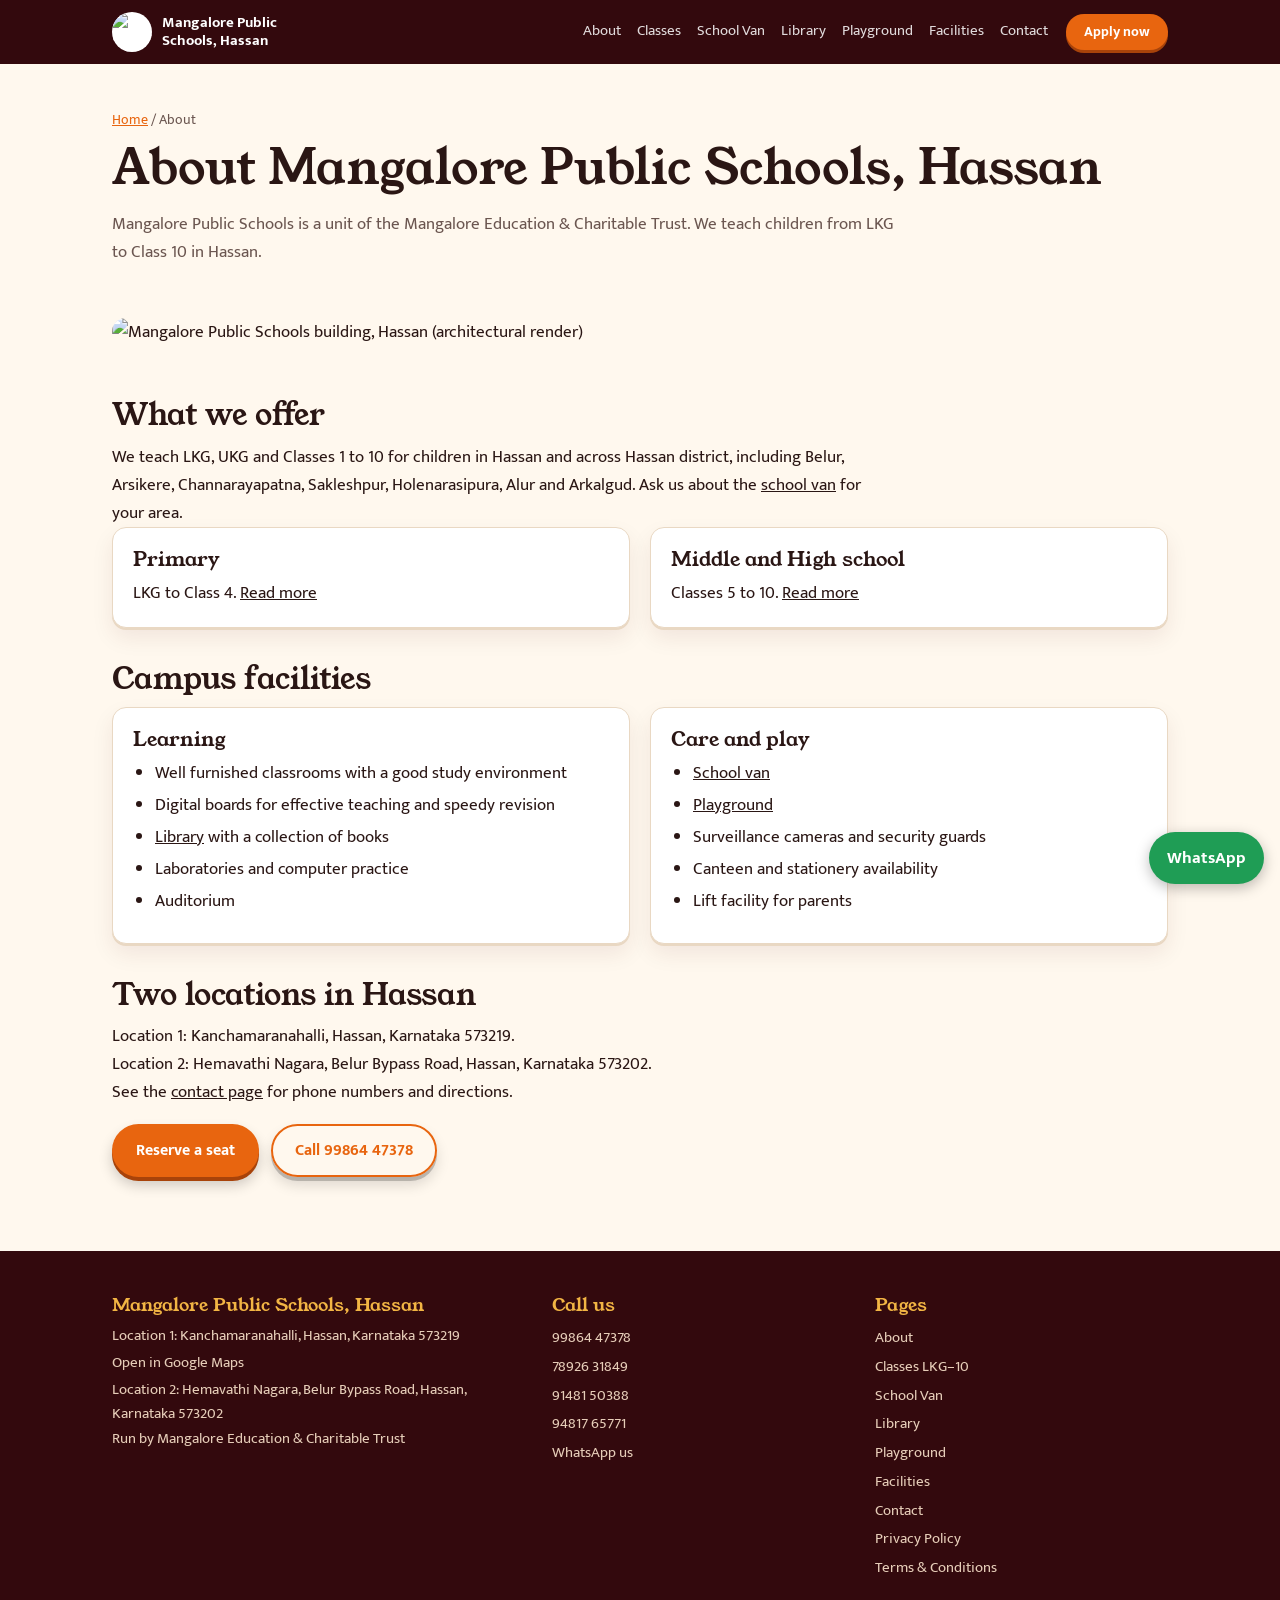
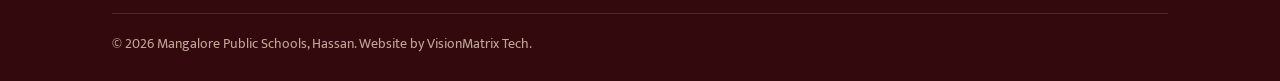
==== about.html @ bad7b8c6 "Add files via upload" ====
<!doctype html><html lang="en"><head><meta charset="utf-8"><meta name="viewport" content="width=device-width,initial-scale=1,viewport-fit=cover">
<title>About Us | Mangalore Public Schools, Hassan</title><meta name="description" content="About Mangalore Public Schools, Hassan: a trust-run school teaching LKG to Class 10, run by Mangalore Education & Charitable Trust."><link rel="canonical" href="https://mangalorepublicschools.com/about.html">
<meta property="og:title" content="About Us | Mangalore Public Schools, Hassan"><meta property="og:description" content="About Mangalore Public Schools, Hassan: a trust-run school teaching LKG to Class 10, run by Mangalore Education & Charitable Trust."><meta property="og:type" content="website"><meta property="og:url" content="https://mangalorepublicschools.com/about.html"><meta property="og:image" content="https://mangalorepublicschools.com/img/campus-front.jpg"><meta property="og:locale" content="en_IN">
<link rel="preconnect" href="https://fonts.googleapis.com"><link rel="stylesheet" href="https://fonts.googleapis.com/css2?family=Young+Serif&family=Mukta:wght@400;500;700&display=swap"><link rel="stylesheet" href="style.css">
<script type="application/ld+json">{"@context":"https://schema.org","@type":"School","name":"Mangalore Public Schools","alternateName":"Mangalore Public Schools, Hassan","url":"https://mangalorepublicschools.com/","logo":"https://mangalorepublicschools.com/img/logo.jpg","image":"https://mangalorepublicschools.com/img/campus-front.jpg","description":"School in Hassan, Karnataka teaching LKG to Class 10, run by Mangalore Education & Charitable Trust.","telephone":["+919986447378","+917892631849","+919148150388","+919481765771"],"parentOrganization":{"@type":"Organization","name":"Mangalore Education & Charitable Trust"},"areaServed":{"@type":"AdministrativeArea","name":"Hassan district, Karnataka"},"address":[{"@type":"PostalAddress","streetAddress":"Kanchamaranahalli","addressLocality":"Hassan","addressRegion":"Karnataka","postalCode":"573219","addressCountry":"IN"},{"@type":"PostalAddress","streetAddress":"Hemavathi Nagara, Belur Bypass Road","addressLocality":"Hassan","addressRegion":"Karnataka","postalCode":"573202","addressCountry":"IN"}]}</script></head><body>
<header><div class="w">
<a class="brand" href="index.html"><img src="img/logo.jpg" alt="Mangalore Education and Charitable Trust emblem"><span>Mangalore Public<br>Schools, Hassan</span></a>
<nav aria-label="Main"><a href="about.html">About</a><a href="classes.html">Classes</a><a href="school-van.html">School Van</a><a href="library.html">Library</a><a href="playground.html">Playground</a><a href="facilities.html">Facilities</a><a href="contact.html">Contact</a></nav>
<a class="btn" href="index.html#apply">Apply now</a>
<details class="mm"><summary>Menu</summary><nav aria-label="Mobile"><a href="about.html">About</a><a href="classes.html">Classes</a><a href="school-van.html">School Van</a><a href="library.html">Library</a><a href="playground.html">Playground</a><a href="facilities.html">Facilities</a><a href="contact.html">Contact</a></nav></details>
</div></header>
<main id="top" class="page"><div class="w"><p class="crumb"><a href="index.html">Home</a> / About</p><h1>About Mangalore Public Schools, Hassan</h1>
<p class="lead">Mangalore Public Schools is a unit of the Mangalore Education &amp; Charitable Trust. We teach children from LKG to Class 10 in Hassan.</p>
<img class="himg" src="img/campus-left.jpg" alt="Mangalore Public Schools building, Hassan (architectural render)">
<h2>What we offer</h2><p>We teach LKG, UKG and Classes 1 to 10 for children in Hassan and across Hassan district, including Belur, Arsikere, Channarayapatna, Sakleshpur, Holenarasipura, Alur and Arkalgud. Ask us about the <a href="school-van.html">school van</a> for your area.</p>
<div class="grid2"><div class="card"><h3>Primary</h3><p>LKG to Class 4. <a href="classes.html#primary">Read more</a></p></div><div class="card"><h3>Middle and High school</h3><p>Classes 5 to 10. <a href="classes.html#middle">Read more</a></p></div></div>
<h2>Campus facilities</h2><div class="grid2"><div class="card"><h3>Learning</h3><ul><li>Well furnished classrooms with a good study environment</li><li>Digital boards for effective teaching and speedy revision</li><li><a href="library.html">Library</a> with a collection of books</li><li>Laboratories and computer practice</li><li>Auditorium</li></ul></div><div class="card"><h3>Care and play</h3><ul><li><a href="school-van.html">School van</a></li><li><a href="playground.html">Playground</a></li><li>Surveillance cameras and security guards</li><li>Canteen and stationery availability</li><li>Lift facility for parents</li></ul></div></div>
<h2>Two locations in Hassan</h2><p>Location 1: Kanchamaranahalli, Hassan, Karnataka 573219.</p><p>Location 2: Hemavathi Nagara, Belur Bypass Road, Hassan, Karnataka 573202.</p><p>See the <a href="contact.html">contact page</a> for phone numbers and directions.</p><div class="row"><a class="btn" href="index.html#apply">Reserve a seat</a><a class="btn ghost" href="tel:+919986447378">Call 99864 47378</a></div>
</div></main>
<footer id="contact"><div class="w">
<div><h3>Mangalore Public Schools, Hassan</h3><p>Location 1: Kanchamaranahalli, Hassan, Karnataka 573219</p><a href="https://maps.app.goo.gl/hFv1t4hXFunrWu17A?g_st=ac" rel="noopener">Open in Google Maps</a><p>Location 2: Hemavathi Nagara, Belur Bypass Road, Hassan, Karnataka 573202</p><p>Run by Mangalore Education &amp; Charitable Trust</p></div>
<div><h3>Call us</h3><a href="tel:+919986447378">99864 47378</a><a href="tel:+917892631849">78926 31849</a><a href="tel:+919148150388">91481 50388</a><a href="tel:+919481765771">94817 65771</a><a href="https://wa.me/919986447378">WhatsApp us</a></div>
<div><h3>Pages</h3><a href="about.html">About</a><a href="classes.html">Classes LKG–10</a><a href="school-van.html">School Van</a><a href="library.html">Library</a><a href="playground.html">Playground</a><a href="facilities.html">Facilities</a><a href="contact.html">Contact</a><a href="privacy-policy.html">Privacy Policy</a><a href="terms-and-conditions.html">Terms &amp; Conditions</a></div>
<p class="copy">© 2026 Mangalore Public Schools, Hassan. Website by VisionMatrix Tech.</p>
</div></footer>
<div class="bar"><a href="tel:+919986447378">Call</a><a class="wa" href="https://wa.me/919986447378?text=Hello%2C%20I%20want%20to%20know%20about%20school%20admissions">WhatsApp</a><a class="ap" href="index.html#apply">Apply</a></div>
<a class="fab" href="https://wa.me/919986447378?text=Hello%2C%20I%20want%20to%20know%20about%20school%20admissions" aria-label="Chat on WhatsApp">WhatsApp</a>
<div class="bar"><a href="tel:+919986447378">Call</a><a class="wa" href="https://wa.me/919986447378?text=Hello%2C%20I%20want%20to%20know%20about%20school%20admissions">WhatsApp</a><a class="ap" href="index.html#apply">Apply</a></div>
</body></html>
---- style.css ----
:root{--maroon:#4a0f14;--deep:#33090d;--saffron:#e8650f;--gold:#f2b544;--paper:#fff8ee;--ink:#2a1614;--mute:#6b5650;--line:#e9d8c3;
--bg:var(--paper);--surf:#fff;--tx:var(--ink)}
@media(prefers-color-scheme:dark){:root:not([data-theme="light"]){--bg:#1d0e0c;--surf:#2a1512;--tx:#f6e9da;--mute:#c4aa98;--line:#4a2a22}}
:root[data-theme="dark"]{--bg:#1d0e0c;--surf:#2a1512;--tx:#f6e9da;--mute:#c4aa98;--line:#4a2a22}
*{box-sizing:border-box;margin:0}
:root{padding-top:env(safe-area-inset-top,0px);padding-bottom:env(safe-area-inset-bottom,0px)}
html{scroll-behavior:smooth;scroll-padding-top:72px}
body{background:var(--bg);color:var(--tx);font:400 17px/1.65 Mukta,system-ui,sans-serif}
h1,h2,h3{font-family:'Young Serif',Georgia,serif;font-weight:400;line-height:1.15}
a{color:inherit}
:focus-visible{outline:3px solid var(--gold);outline-offset:3px}
.w{max-width:1100px;margin:0 auto;padding:0 22px}
header{position:sticky;top:0;z-index:20;background:var(--deep);color:#fff}
header .w{display:flex;align-items:center;gap:18px;height:64px}
.brand{display:flex;align-items:center;gap:10px;text-decoration:none;font-weight:700;font-size:15px;line-height:1.2;margin-right:auto}
.brand img{width:40px;height:40px;border-radius:50%;background:#fff}
nav{display:flex;gap:20px;font-size:15px}
nav a{text-decoration:none;opacity:.85}nav a:hover{opacity:1;color:var(--gold)}
.btn{display:inline-block;background:var(--saffron);color:#fff;font-weight:700;text-decoration:none;padding:11px 22px;border-radius:999px;border:0;font:700 16px Mukta,sans-serif;cursor:pointer}
.btn:hover{background:#cf560a}
.btn.ghost{background:transparent;border:2px solid var(--gold);color:var(--gold)}
@media(max-width:820px){nav{display:none}}
.hero{background:var(--maroon);color:#fff;overflow:hidden}
.hero .w{display:grid;grid-template-columns:1.15fr .85fr;gap:30px;align-items:center;padding-top:56px;padding-bottom:0}
.hero h1{font-size:clamp(34px,5.4vw,62px);margin-bottom:18px}
.hero p{max-width:34em;color:#f0d9c6;margin-bottom:26px}
.kn{font-size:18px;color:var(--gold);margin-bottom:12px}
.cta{display:flex;gap:12px;flex-wrap:wrap;padding-bottom:56px}
.arch{justify-self:center;width:min(340px,80vw);aspect-ratio:3/4;background:var(--saffron);border-radius:999px 999px 0 0;display:grid;place-items:center;position:relative;align-self:end;box-shadow:inset 0 0 0 10px var(--maroon),inset 0 0 0 13px var(--gold)}
.arch img{width:74%;border-radius:50%;background:#fff;padding:6px}
.hero-note{background:var(--deep);color:#f0d9c6;font-size:15px;text-align:center;padding:12px 22px}
section{padding:68px 0}
section h2{font-size:clamp(28px,3.6vw,40px);margin-bottom:12px}
.lead{color:var(--mute);max-width:38em;margin-bottom:34px}
.nums{background:var(--surf);border-block:1px solid var(--line);padding:30px 0}
.nums ul{list-style:none;padding:0;display:grid;grid-template-columns:repeat(4,1fr);gap:18px;text-align:center}
.nums b{display:block;font:400 36px 'Young Serif',serif;color:var(--saffron)}
.nums span{font-size:15px;color:var(--mute)}
.ph{outline:2px dashed #c0392b;outline-offset:3px}
.streams{display:grid;grid-template-columns:repeat(3,1fr);gap:20px}.streams.two{grid-template-columns:repeat(2,1fr)}
.st{background:var(--surf);border:1px solid var(--line);border-top:6px solid var(--saffron);padding:26px;border-radius:4px 4px 28px 4px}
.st:nth-child(2){border-top-color:var(--maroon)}.st:nth-child(3){border-top-color:var(--gold)}
.st h3{font-size:24px;margin-bottom:8px}
.st p{color:var(--mute);font-size:16px;margin-bottom:12px}
.st li{list-style:none;padding:5px 0;border-top:1px solid var(--line);font-size:16px}
.why{background:var(--maroon);color:#fff}
.why .lead{color:#f0d9c6}
.why ul{list-style:none;padding:0;display:grid;grid-template-columns:repeat(2,1fr);gap:0 40px}
.why li{padding:18px 0;border-top:1px solid #7a3a2e}
.why li b{display:block;font:400 21px 'Young Serif',serif;color:var(--gold);margin-bottom:4px}
.steps{display:grid;grid-template-columns:repeat(3,1fr);gap:0;counter-reset:s}
.steps div{padding:0 26px 0 0;counter-increment:s}
.steps div:before{content:counter(s);display:grid;place-items:center;width:46px;height:46px;border-radius:50%;background:var(--saffron);color:#fff;font:400 22px 'Young Serif',serif;margin-bottom:12px}
.steps h3{font-size:22px;margin-bottom:6px}
.steps p{color:var(--mute);font-size:16px}
.apply{background:var(--surf);border-block:1px solid var(--line)}
.apply .w{display:grid;grid-template-columns:1fr 1fr;gap:48px;align-items:start}
form{display:grid;gap:14px}
label{font-weight:700;font-size:15px;display:grid;gap:5px}
input,select{font:400 17px Mukta,sans-serif;padding:12px 14px;border:1.5px solid var(--line);border-radius:6px;background:var(--bg);color:var(--tx);width:100%}
.small{font-size:14px;color:var(--mute)}
.photos{display:grid;grid-template-columns:2fr 1fr 1fr;gap:14px}
.photos div{background:repeating-linear-gradient(45deg,var(--line) 0 10px,transparent 10px 20px);border:2px dashed #c0392b;min-height:190px;display:grid;place-items:center;text-align:center;padding:12px;font-size:15px;color:var(--mute);border-radius:4px}
.photos div:first-child{grid-row:span 2;min-height:394px}
footer{background:var(--deep);color:#e6cdb8;padding:44px 0 26px;font-size:15px}
footer .w{display:grid;grid-template-columns:1.4fr 1fr 1fr;gap:30px}
footer h3{font-size:18px;color:var(--gold);margin-bottom:8px}
footer a{display:block;text-decoration:none;padding:2px 0}
.copy{grid-column:1/-1;border-top:1px solid #5a2a24;padding-top:18px;font-size:14px;opacity:.8}
.fab{position:fixed;right:16px;bottom:calc(16px + env(safe-area-inset-bottom,0px));background:#1f9d55;color:#fff;font-weight:700;text-decoration:none;padding:12px 18px;border-radius:999px;box-shadow:0 4px 14px #0004;z-index:30}
@media(max-width:820px){
.hero .w,.apply .w,footer .w{grid-template-columns:1fr}
.arch{order:-1;width:230px}.hero .w{padding-top:34px;gap:22px}
.streams,.streams.two,.steps,.why ul{grid-template-columns:1fr}.steps div{padding-bottom:22px}
.nums ul{grid-template-columns:repeat(2,1fr)}
.photos{grid-template-columns:1fr}.photos div:first-child{grid-row:auto;min-height:200px}
section{padding:50px 0}}
@media(prefers-reduced-motion:reduce){html{scroll-behavior:auto}}

header .btn{padding:7px 16px;font-size:14px;line-height:1.3}
.mm{display:none;position:relative}.mm summary{list-style:none;cursor:pointer;font-weight:700;font-size:14px;padding:6px 14px;border:1px solid #fff6;border-radius:999px}.mm summary::-webkit-details-marker{display:none}
.mm nav{position:absolute;right:0;top:46px;flex-direction:column;gap:0;background:var(--deep);border:1px solid #fff3;border-radius:12px;min-width:210px;padding:8px}.mm nav a{padding:10px 12px;opacity:1}
@media(max-width:820px){.mm{display:block}.mm nav{display:flex}.brand{font-size:13px}.brand img{width:34px;height:34px}header .w{gap:10px}}
.page{padding:44px 0 56px}.crumb{font-size:14px;color:var(--mute);margin-bottom:10px}.crumb a{color:var(--saffron)}
.page h1{font-size:clamp(30px,5vw,48px);margin-bottom:14px}.page h2{font-size:clamp(22px,3.4vw,30px);margin:34px 0 10px}.page p,.page li{max-width:46em}.page ul{padding-left:22px;margin:8px 0}.page li{margin:4px 0}
.grid2{display:grid;grid-template-columns:1fr 1fr;gap:20px}.card{background:var(--surf);border:1px solid var(--line);border-radius:14px;padding:20px}.card h3{margin-bottom:8px;font-size:20px}
.himg{width:100%;border-radius:14px;margin:18px 0;aspect-ratio:16/9;object-fit:cover}
.faq details{border-bottom:1px solid var(--line);padding:12px 0}.faq summary{font-weight:700;cursor:pointer}.faq p{margin-top:8px}
.gal{display:grid;grid-template-columns:repeat(3,1fr);gap:12px}.gal img{width:100%;border-radius:12px;aspect-ratio:4/3;object-fit:cover}
.page .row{display:flex;gap:12px;flex-wrap:wrap;margin:18px 0}.page a.tel{display:block;font-weight:700;font-size:20px;padding:4px 0}
.page .btn{color:#fff}.page .btn.ghost{color:var(--saffron);border-color:var(--saffron)}
@media(max-width:820px){.grid2,.gal{grid-template-columns:1fr}.page{padding:32px 0 44px}}
header .btn,.mm summary{white-space:nowrap}
.brand{min-width:0}
@media(max-width:480px){.brand{font-size:12px;gap:8px}.brand img{width:32px;height:32px}header .w{gap:8px;padding:0 14px}header .btn{padding:6px 12px;font-size:13px}.mm summary{padding:5px 11px;font-size:13px}}

/*3D*/
.hero .hero-note{max-width:none;margin:0;color:#f0d9c6}.hero-note a{color:var(--gold);text-decoration:none;white-space:nowrap}
.hero .w{padding-bottom:36px}.cta{padding-bottom:20px}
.btn{border:2px solid transparent;box-shadow:0 4px 0 #a8430a,0 8px 14px #0003;transition:transform .15s,box-shadow .15s}
.btn:hover{transform:translateY(-2px)}.btn:active{transform:translateY(3px);box-shadow:0 1px 0 #a8430a}
.btn.ghost{border:2px solid var(--gold);box-shadow:0 4px 0 #0003,0 8px 14px #0002}.page .btn.ghost{border-color:var(--saffron)}
header .btn{box-shadow:0 3px 0 #a8430a}
.arch{aspect-ratio:4/4.5;align-self:center;border-radius:999px 999px 28px 28px;box-shadow:inset 0 0 0 10px var(--maroon),inset 0 0 0 13px var(--gold),0 26px 40px #0007,0 6px 0 #a8430a;transform:perspective(900px) rotateY(-6deg);transition:transform .4s}
.arch img{box-shadow:0 10px 22px #0005}
.st,.card{transition:transform .25s,box-shadow .25s;box-shadow:0 2px 0 var(--line),0 10px 22px #4a0f1414}
.gal2{display:grid;grid-template-columns:2fr 1fr;grid-template-rows:1fr 1fr;gap:14px;margin-top:26px}
.gal2 img{width:100%;height:100%;object-fit:cover;border-radius:14px;border:4px solid #fff;box-shadow:0 12px 26px #4a0f1430;transition:transform .3s}
.gal2 img:first-child{grid-row:1/3;min-height:320px}.gal2 img:not(:first-child){aspect-ratio:4/3}.cap{font-size:14px;color:var(--mute);margin-top:8px}
@media(hover:hover){.arch:hover{transform:perspective(900px) rotateY(0)}.st:hover,.card:hover{transform:perspective(800px) translateY(-6px) rotateX(2deg);box-shadow:0 18px 32px #4a0f1426}.gal2 img:hover{transform:perspective(800px) rotateY(-4deg) scale(1.02)}}
.bar{display:none}
@media(max-width:820px){.bar{display:grid;grid-template-columns:repeat(3,1fr);gap:8px;position:fixed;left:0;right:0;bottom:0;z-index:40;background:var(--deep);padding:8px 10px calc(8px + env(safe-area-inset-bottom,0px));box-shadow:0 -6px 16px #0005}.bar a{text-align:center;text-decoration:none;color:#fff;font-weight:700;font-size:15px;padding:10px 4px;border-radius:999px;background:#ffffff1f}.bar a.wa{background:#1f9d55}.bar a.ap{background:var(--saffron)}.fab{display:none}body{padding-bottom:72px}.arch{aspect-ratio:4/4.2}.gal2{grid-template-columns:1fr 1fr}.gal2 img:first-child{grid-column:1/3;grid-row:auto;min-height:0;aspect-ratio:16/10}}
@media(prefers-reduced-motion:reduce){.btn,.arch,.st,.card,.gal2 img{transition:none;transform:none!important}}
.cta .btn{padding:9px 16px;font-size:15px}.cta{gap:10px}

/*school*/
nav{gap:16px;font-size:14.5px}
.seo p{max-width:46em;margin-bottom:12px;color:var(--mute)}
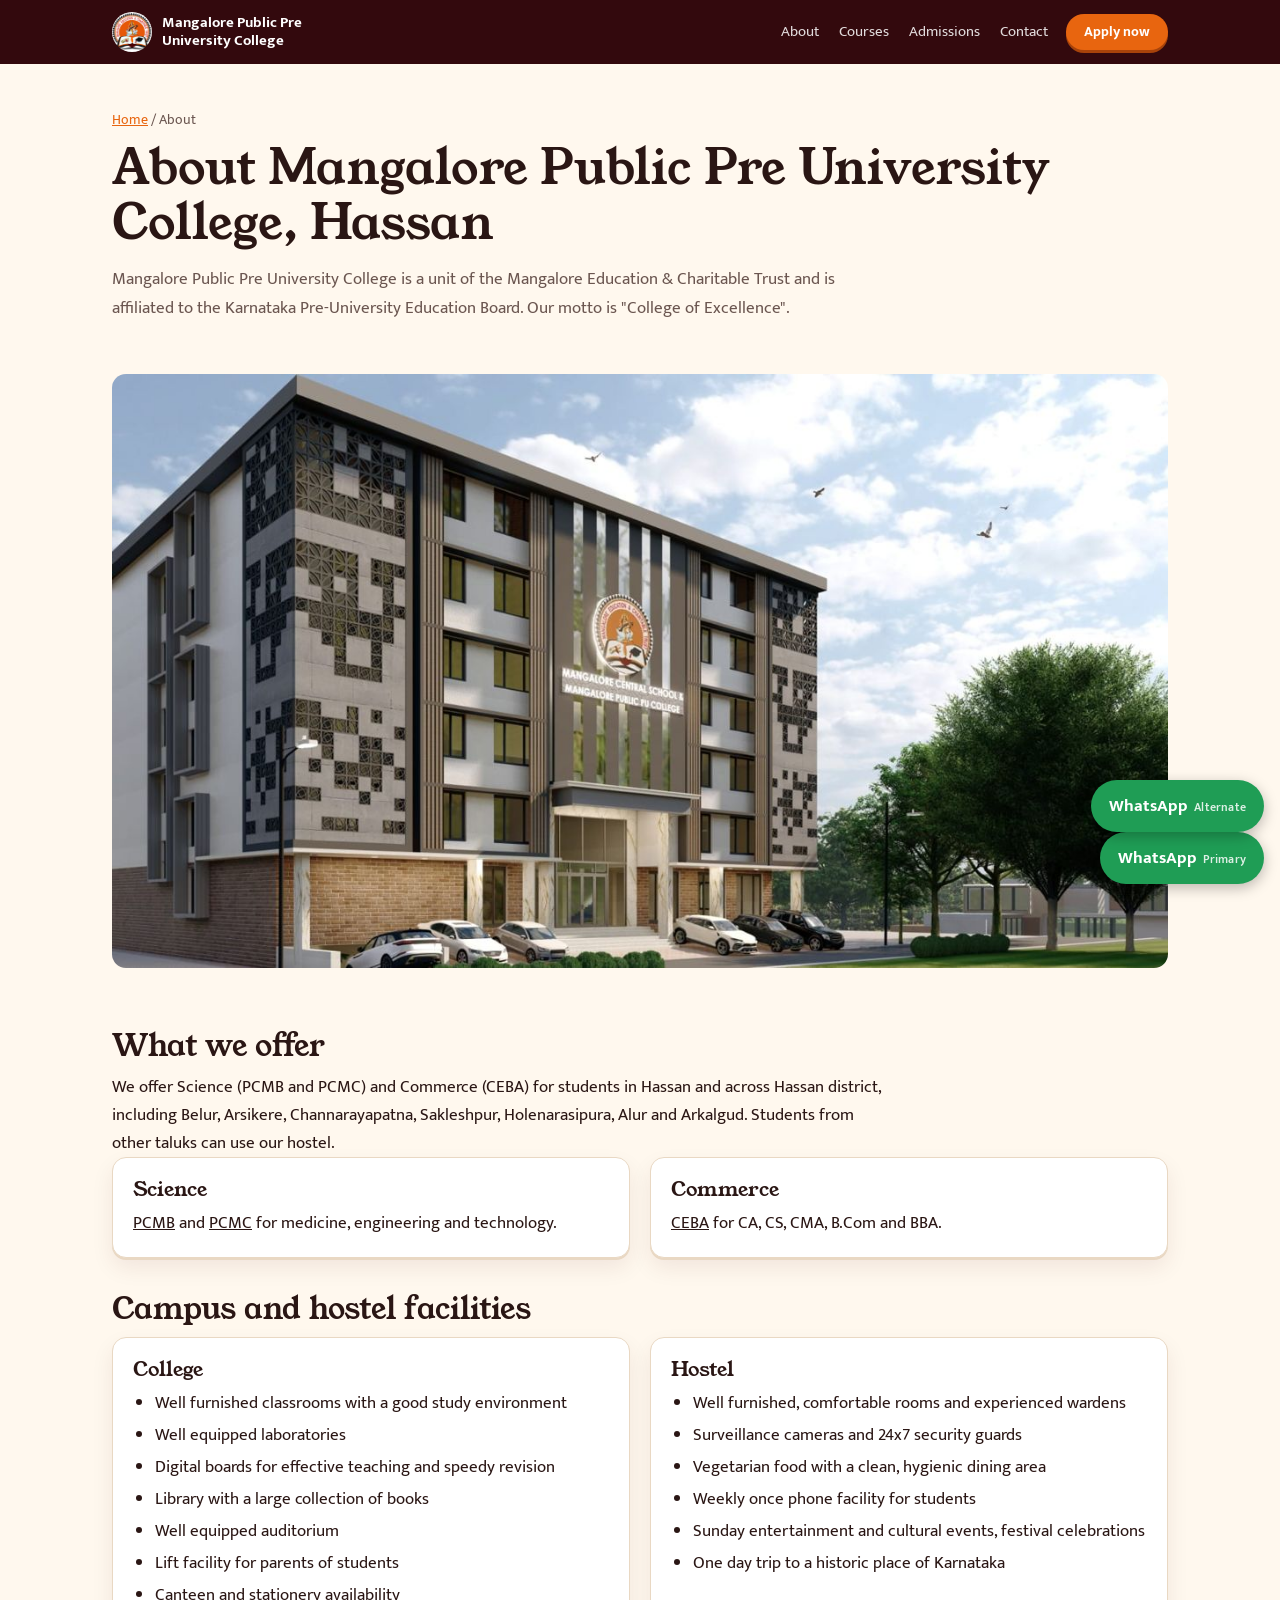
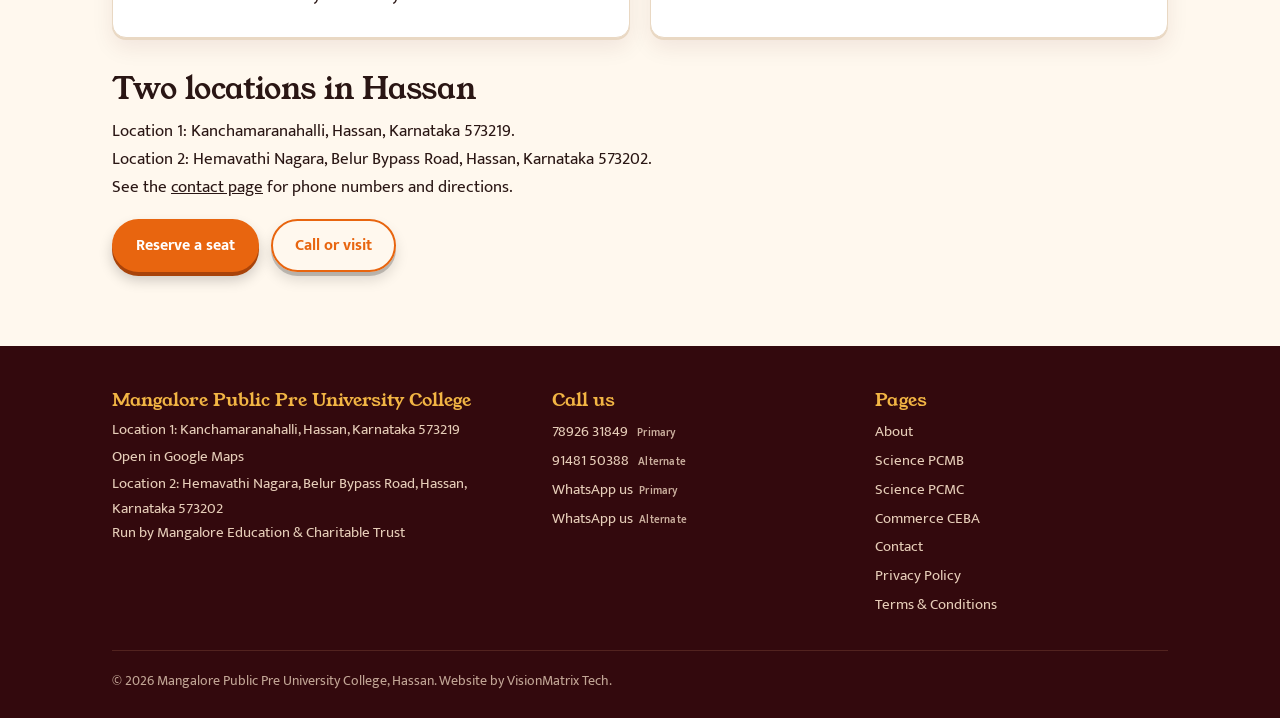
==== commit 1357a525: "Add files via upload" ====
--- a/about.html
+++ b/about.html
@@ -1,29 +1,21 @@
 <!doctype html><html lang="en"><head><meta charset="utf-8"><meta name="viewport" content="width=device-width,initial-scale=1,viewport-fit=cover">
-<title>About Us | Mangalore Public Schools, Hassan</title><meta name="description" content="About Mangalore Public Schools, Hassan: a trust-run school teaching LKG to Class 10, run by Mangalore Education & Charitable Trust."><link rel="canonical" href="https://mangalorepublicschools.com/about.html">
-<meta property="og:title" content="About Us | Mangalore Public Schools, Hassan"><meta property="og:description" content="About Mangalore Public Schools, Hassan: a trust-run school teaching LKG to Class 10, run by Mangalore Education & Charitable Trust."><meta property="og:type" content="website"><meta property="og:url" content="https://mangalorepublicschools.com/about.html"><meta property="og:image" content="https://mangalorepublicschools.com/img/campus-front.jpg"><meta property="og:locale" content="en_IN">
-<link rel="preconnect" href="https://fonts.googleapis.com"><link rel="stylesheet" href="https://fonts.googleapis.com/css2?family=Young+Serif&family=Mukta:wght@400;500;700&display=swap"><link rel="stylesheet" href="style.css">
-<script type="application/ld+json">{"@context":"https://schema.org","@type":"School","name":"Mangalore Public Schools","alternateName":"Mangalore Public Schools, Hassan","url":"https://mangalorepublicschools.com/","logo":"https://mangalorepublicschools.com/img/logo.jpg","image":"https://mangalorepublicschools.com/img/campus-front.jpg","description":"School in Hassan, Karnataka teaching LKG to Class 10, run by Mangalore Education & Charitable Trust.","telephone":["+919986447378","+917892631849","+919148150388","+919481765771"],"parentOrganization":{"@type":"Organization","name":"Mangalore Education & Charitable Trust"},"areaServed":{"@type":"AdministrativeArea","name":"Hassan district, Karnataka"},"address":[{"@type":"PostalAddress","streetAddress":"Kanchamaranahalli","addressLocality":"Hassan","addressRegion":"Karnataka","postalCode":"573219","addressCountry":"IN"},{"@type":"PostalAddress","streetAddress":"Hemavathi Nagara, Belur Bypass Road","addressLocality":"Hassan","addressRegion":"Karnataka","postalCode":"573202","addressCountry":"IN"}]}</script></head><body>
-<header><div class="w">
-<a class="brand" href="index.html"><img src="img/logo.jpg" alt="Mangalore Education and Charitable Trust emblem"><span>Mangalore Public<br>Schools, Hassan</span></a>
-<nav aria-label="Main"><a href="about.html">About</a><a href="classes.html">Classes</a><a href="school-van.html">School Van</a><a href="library.html">Library</a><a href="playground.html">Playground</a><a href="facilities.html">Facilities</a><a href="contact.html">Contact</a></nav>
+<title>About Us | Mangalore Public Pre University College, Hassan</title><meta name="description" content="About Mangalore Public Pre University College, Hassan: run by Mangalore Education & Charitable Trust, affiliated to the Karnataka Pre-University Education Board."><link rel="canonical" href="https://mangalorepublicpreuniversitycolleges.com/about.html">
+<meta property="og:title" content="About Us | Mangalore Public Pre University College, Hassan"><meta property="og:description" content="About Mangalore Public Pre University College, Hassan: run by Mangalore Education & Charitable Trust, affiliated to the Karnataka Pre-University Education Board."><meta property="og:type" content="website"><meta property="og:url" content="https://mangalorepublicpreuniversitycolleges.com/about.html"><meta property="og:image" content="https://mangalorepublicpreuniversitycolleges.com/img/campus-front.jpg"><meta property="og:locale" content="en_IN">
+<link rel="preconnect" href="https://fonts.googleapis.com"><link rel="stylesheet" href="https://fonts.googleapis.com/css2?family=Young+Serif&family=Mukta:wght@400;500;700&display=swap"><link rel="stylesheet" href="style.css"><link rel="canonical" href="https://mangalorepublicpreuniversitycolleges.com/"><link rel="stylesheet" href="style.css"><script type="application/ld+json">{"@context": "https://schema.org", "@type": "EducationalOrganization", "name": "Mangalore Public Pre University College", "alternateName": "Mangalore Public Pre University College, Hassan", "url": "https://mangalorepublicpreuniversitycolleges.com/", "logo": "https://mangalorepublicpreuniversitycolleges.com/img/logo.jpg", "image": "https://mangalorepublicpreuniversitycolleges.com/img/campus-front.jpg", "telephone": ["+917892631849", "+919148150388"], "parentOrganization": {"@type": "Organization", "name": "Mangalore Education & Charitable Trust"}, "address": [{"@type": "PostalAddress", "streetAddress": "Kanchamaranahalli", "addressLocality": "Hassan", "addressRegion": "Karnataka", "postalCode": "573219", "addressCountry": "IN"}, {"@type": "PostalAddress", "streetAddress": "Hemavathi Nagara, Belur Bypass Road", "addressLocality": "Hassan", "addressRegion": "Karnataka", "postalCode": "573202", "addressCountry": "IN"}]}</script></head><body><header><div class="w">
+<a class="brand" href="index.html"><img src="img/logo.jpg" alt="Mangalore Education and Charitable Trust emblem"><span>Mangalore Public Pre<br>University College</span></a>
+<nav aria-label="Main"><a href="about.html">About</a><a href="index.html#courses">Courses</a><a href="index.html#admissions">Admissions</a><a href="contact.html">Contact</a></nav>
 <a class="btn" href="index.html#apply">Apply now</a>
-<details class="mm"><summary>Menu</summary><nav aria-label="Mobile"><a href="about.html">About</a><a href="classes.html">Classes</a><a href="school-van.html">School Van</a><a href="library.html">Library</a><a href="playground.html">Playground</a><a href="facilities.html">Facilities</a><a href="contact.html">Contact</a></nav></details>
-</div></header>
-<main id="top" class="page"><div class="w"><p class="crumb"><a href="index.html">Home</a> / About</p><h1>About Mangalore Public Schools, Hassan</h1>
-<p class="lead">Mangalore Public Schools is a unit of the Mangalore Education &amp; Charitable Trust. We teach children from LKG to Class 10 in Hassan.</p>
-<img class="himg" src="img/campus-left.jpg" alt="Mangalore Public Schools building, Hassan (architectural render)">
-<h2>What we offer</h2><p>We teach LKG, UKG and Classes 1 to 10 for children in Hassan and across Hassan district, including Belur, Arsikere, Channarayapatna, Sakleshpur, Holenarasipura, Alur and Arkalgud. Ask us about the <a href="school-van.html">school van</a> for your area.</p>
-<div class="grid2"><div class="card"><h3>Primary</h3><p>LKG to Class 4. <a href="classes.html#primary">Read more</a></p></div><div class="card"><h3>Middle and High school</h3><p>Classes 5 to 10. <a href="classes.html#middle">Read more</a></p></div></div>
-<h2>Campus facilities</h2><div class="grid2"><div class="card"><h3>Learning</h3><ul><li>Well furnished classrooms with a good study environment</li><li>Digital boards for effective teaching and speedy revision</li><li><a href="library.html">Library</a> with a collection of books</li><li>Laboratories and computer practice</li><li>Auditorium</li></ul></div><div class="card"><h3>Care and play</h3><ul><li><a href="school-van.html">School van</a></li><li><a href="playground.html">Playground</a></li><li>Surveillance cameras and security guards</li><li>Canteen and stationery availability</li><li>Lift facility for parents</li></ul></div></div>
-<h2>Two locations in Hassan</h2><p>Location 1: Kanchamaranahalli, Hassan, Karnataka 573219.</p><p>Location 2: Hemavathi Nagara, Belur Bypass Road, Hassan, Karnataka 573202.</p><p>See the <a href="contact.html">contact page</a> for phone numbers and directions.</p><div class="row"><a class="btn" href="index.html#apply">Reserve a seat</a><a class="btn ghost" href="tel:+919986447378">Call 99864 47378</a></div>
-</div></main>
-<footer id="contact"><div class="w">
-<div><h3>Mangalore Public Schools, Hassan</h3><p>Location 1: Kanchamaranahalli, Hassan, Karnataka 573219</p><a href="https://maps.app.goo.gl/hFv1t4hXFunrWu17A?g_st=ac" rel="noopener">Open in Google Maps</a><p>Location 2: Hemavathi Nagara, Belur Bypass Road, Hassan, Karnataka 573202</p><p>Run by Mangalore Education &amp; Charitable Trust</p></div>
-<div><h3>Call us</h3><a href="tel:+919986447378">99864 47378</a><a href="tel:+917892631849">78926 31849</a><a href="tel:+919148150388">91481 50388</a><a href="tel:+919481765771">94817 65771</a><a href="https://wa.me/919986447378">WhatsApp us</a></div>
-<div><h3>Pages</h3><a href="about.html">About</a><a href="classes.html">Classes LKG–10</a><a href="school-van.html">School Van</a><a href="library.html">Library</a><a href="playground.html">Playground</a><a href="facilities.html">Facilities</a><a href="contact.html">Contact</a><a href="privacy-policy.html">Privacy Policy</a><a href="terms-and-conditions.html">Terms &amp; Conditions</a></div>
-<p class="copy">© 2026 Mangalore Public Schools, Hassan. Website by VisionMatrix Tech.</p>
+<details class="mm"><summary>Menu</summary><nav aria-label="Mobile"><a href="about.html">About</a><a href="index.html#courses">Courses</a><a href="index.html#admissions">Admissions</a><a href="contact.html">Contact</a></nav></details>
+</div></header><main id="top" class="page"><div class="w"><p class="crumb"><a href="index.html">Home</a> / About</p><h1>About Mangalore Public Pre University College, Hassan</h1>
+<p class="lead">Mangalore Public Pre University College is a unit of the Mangalore Education &amp; Charitable Trust and is affiliated to the Karnataka Pre-University Education Board. Our motto is "College of Excellence".</p>
+<img class="himg" src="img/campus-left.jpg" alt="Mangalore Central School and Mangalore Public PU College building, Hassan (architectural render)">
+<h2>What we offer</h2><p>We offer Science (PCMB and PCMC) and Commerce (CEBA) for students in Hassan and across Hassan district, including Belur, Arsikere, Channarayapatna, Sakleshpur, Holenarasipura, Alur and Arkalgud. Students from other taluks can use our hostel.</p>
+<div class="grid2"><div class="card"><h3>Science</h3><p><a href="science-pcmb.html">PCMB</a> and <a href="science-pcmc.html">PCMC</a> for medicine, engineering and technology.</p></div><div class="card"><h3>Commerce</h3><p><a href="commerce-ceba.html">CEBA</a> for CA, CS, CMA, B.Com and BBA.</p></div></div>
+<h2>Campus and hostel facilities</h2><div class="grid2"><div class="card"><h3>College</h3><ul><li>Well furnished classrooms with a good study environment</li><li>Well equipped laboratories</li><li>Digital boards for effective teaching and speedy revision</li><li>Library with a large collection of books</li><li>Well equipped auditorium</li><li>Lift facility for parents of students</li><li>Canteen and stationery availability</li></ul></div><div class="card"><h3>Hostel</h3><ul><li>Well furnished, comfortable rooms and experienced wardens</li><li>Surveillance cameras and 24x7 security guards</li><li>Vegetarian food with a clean, hygienic dining area</li><li>Weekly once phone facility for students</li><li>Sunday entertainment and cultural events, festival celebrations</li><li>One day trip to a historic place of Karnataka</li></ul></div></div><h2>Two locations in Hassan</h2><p>Location 1: Kanchamaranahalli, Hassan, Karnataka 573219.</p><p>Location 2: Hemavathi Nagara, Belur Bypass Road, Hassan, Karnataka 573202.</p><p>See the <a href="contact.html">contact page</a> for phone numbers and directions.</p><div class="row"><a class="btn" href="index.html#apply">Reserve a seat</a><a class="btn ghost" href="contact.html">Call or visit</a></div></div></main><footer id="contact"><div class="w">
+<div><h3>Mangalore Public Pre University College</h3><p>Location 1: Kanchamaranahalli, Hassan, Karnataka 573219</p><a href="https://maps.app.goo.gl/hFv1t4hXFunrWu17A?g_st=ac" rel="noopener">Open in Google Maps</a><p>Location 2: Hemavathi Nagara, Belur Bypass Road, Hassan, Karnataka 573202</p><p>Run by Mangalore Education &amp; Charitable Trust</p></div>
+<div><h3>Call us</h3><a href="tel:+917892631849">78926 31849 <span class="tag">Primary</span></a><a href="tel:+919148150388">91481 50388 <span class="tag">Alternate</span></a><a href="https://wa.me/917892631849">WhatsApp us<span class="tag">Primary</span></a><a href="https://wa.me/919148150388">WhatsApp us<span class="tag">Alternate</span></a></div>
+<div><h3>Pages</h3><a href="about.html">About</a><a href="science-pcmb.html">Science PCMB</a><a href="science-pcmc.html">Science PCMC</a><a href="commerce-ceba.html">Commerce CEBA</a><a href="contact.html">Contact</a><a href="privacy-policy.html">Privacy Policy</a><a href="terms-and-conditions.html">Terms &amp; Conditions</a></div>
+<p class="copy">© 2026 Mangalore Public Pre University College, Hassan. Website by VisionMatrix Tech.</p>
 </div></footer>
-<div class="bar"><a href="tel:+919986447378">Call</a><a class="wa" href="https://wa.me/919986447378?text=Hello%2C%20I%20want%20to%20know%20about%20school%20admissions">WhatsApp</a><a class="ap" href="index.html#apply">Apply</a></div>
-<a class="fab" href="https://wa.me/919986447378?text=Hello%2C%20I%20want%20to%20know%20about%20school%20admissions" aria-label="Chat on WhatsApp">WhatsApp</a>
-<div class="bar"><a href="tel:+919986447378">Call</a><a class="wa" href="https://wa.me/919986447378?text=Hello%2C%20I%20want%20to%20know%20about%20school%20admissions">WhatsApp</a><a class="ap" href="index.html#apply">Apply</a></div>
-</body></html>+<div class="bar"><a href="tel:+917892631849">Call<span class="tag">Primary</span></a><a href="tel:+919148150388">Call<span class="tag">Alternate</span></a><a class="wa" href="https://wa.me/917892631849?text=Hello%2C%20I%20want%20to%20know%20about%20admissions">WhatsApp<span class="tag">Primary</span></a><a class="wa" href="https://wa.me/919148150388?text=Hello%2C%20I%20want%20to%20know%20about%20admissions">WhatsApp<span class="tag">Alternate</span></a></div>
+<a class="fab" href="https://wa.me/917892631849?text=Hello%2C%20I%20want%20to%20know%20about%20admissions" aria-label="Chat on WhatsApp">WhatsApp<span class="tag">Primary</span></a><a class="fab fab2" href="https://wa.me/919148150388?text=Hello%2C%20I%20want%20to%20know%20about%20admissions" aria-label="Chat on WhatsApp">WhatsApp<span class="tag">Alternate</span></a></body></html>
--- a/style.css
+++ b/style.css
@@ -110,10 +110,8 @@
 .gal2 img:first-child{grid-row:1/3;min-height:320px}.gal2 img:not(:first-child){aspect-ratio:4/3}.cap{font-size:14px;color:var(--mute);margin-top:8px}
 @media(hover:hover){.arch:hover{transform:perspective(900px) rotateY(0)}.st:hover,.card:hover{transform:perspective(800px) translateY(-6px) rotateX(2deg);box-shadow:0 18px 32px #4a0f1426}.gal2 img:hover{transform:perspective(800px) rotateY(-4deg) scale(1.02)}}
 .bar{display:none}
-@media(max-width:820px){.bar{display:grid;grid-template-columns:repeat(3,1fr);gap:8px;position:fixed;left:0;right:0;bottom:0;z-index:40;background:var(--deep);padding:8px 10px calc(8px + env(safe-area-inset-bottom,0px));box-shadow:0 -6px 16px #0005}.bar a{text-align:center;text-decoration:none;color:#fff;font-weight:700;font-size:15px;padding:10px 4px;border-radius:999px;background:#ffffff1f}.bar a.wa{background:#1f9d55}.bar a.ap{background:var(--saffron)}.fab{display:none}body{padding-bottom:72px}.arch{aspect-ratio:4/4.2}.gal2{grid-template-columns:1fr 1fr}.gal2 img:first-child{grid-column:1/3;grid-row:auto;min-height:0;aspect-ratio:16/10}}
+@media(max-width:820px){.bar{display:grid;grid-template-columns:repeat(4,1fr);gap:8px;position:fixed;left:0;right:0;bottom:0;z-index:40;background:var(--deep);padding:8px 10px calc(8px + env(safe-area-inset-bottom,0px));box-shadow:0 -6px 16px #0005}.bar a{text-align:center;text-decoration:none;color:#fff;font-weight:700;font-size:13px;line-height:1.2;padding:8px 2px;border-radius:14px;background:#ffffff1f}.bar .tag{display:block;margin:2px 0 0}.bar a.wa{background:#1f9d55}.bar a.ap{background:var(--saffron)}.fab{display:none}body{padding-bottom:72px}.arch{aspect-ratio:4/4.2}.gal2{grid-template-columns:1fr 1fr}.gal2 img:first-child{grid-column:1/3;grid-row:auto;min-height:0;aspect-ratio:16/10}}
 @media(prefers-reduced-motion:reduce){.btn,.arch,.st,.card,.gal2 img{transition:none;transform:none!important}}
 .cta .btn{padding:9px 16px;font-size:15px}.cta{gap:10px}
 
-/*school*/
-nav{gap:16px;font-size:14.5px}
-.seo p{max-width:46em;margin-bottom:12px;color:var(--mute)}
+.tag{font-size:.72em;font-weight:600;opacity:.85;margin-left:6px;letter-spacing:.2px}.btn.alt{background:var(--deep);box-shadow:0 4px 0 #0003,0 8px 14px #0002}.fab2{bottom:calc(68px + env(safe-area-inset-bottom,0px))}
--- a/style.css
+++ b/style.css
@@ -110,10 +110,8 @@
 .gal2 img:first-child{grid-row:1/3;min-height:320px}.gal2 img:not(:first-child){aspect-ratio:4/3}.cap{font-size:14px;color:var(--mute);margin-top:8px}
 @media(hover:hover){.arch:hover{transform:perspective(900px) rotateY(0)}.st:hover,.card:hover{transform:perspective(800px) translateY(-6px) rotateX(2deg);box-shadow:0 18px 32px #4a0f1426}.gal2 img:hover{transform:perspective(800px) rotateY(-4deg) scale(1.02)}}
 .bar{display:none}
-@media(max-width:820px){.bar{display:grid;grid-template-columns:repeat(3,1fr);gap:8px;position:fixed;left:0;right:0;bottom:0;z-index:40;background:var(--deep);padding:8px 10px calc(8px + env(safe-area-inset-bottom,0px));box-shadow:0 -6px 16px #0005}.bar a{text-align:center;text-decoration:none;color:#fff;font-weight:700;font-size:15px;padding:10px 4px;border-radius:999px;background:#ffffff1f}.bar a.wa{background:#1f9d55}.bar a.ap{background:var(--saffron)}.fab{display:none}body{padding-bottom:72px}.arch{aspect-ratio:4/4.2}.gal2{grid-template-columns:1fr 1fr}.gal2 img:first-child{grid-column:1/3;grid-row:auto;min-height:0;aspect-ratio:16/10}}
+@media(max-width:820px){.bar{display:grid;grid-template-columns:repeat(4,1fr);gap:8px;position:fixed;left:0;right:0;bottom:0;z-index:40;background:var(--deep);padding:8px 10px calc(8px + env(safe-area-inset-bottom,0px));box-shadow:0 -6px 16px #0005}.bar a{text-align:center;text-decoration:none;color:#fff;font-weight:700;font-size:13px;line-height:1.2;padding:8px 2px;border-radius:14px;background:#ffffff1f}.bar .tag{display:block;margin:2px 0 0}.bar a.wa{background:#1f9d55}.bar a.ap{background:var(--saffron)}.fab{display:none}body{padding-bottom:72px}.arch{aspect-ratio:4/4.2}.gal2{grid-template-columns:1fr 1fr}.gal2 img:first-child{grid-column:1/3;grid-row:auto;min-height:0;aspect-ratio:16/10}}
 @media(prefers-reduced-motion:reduce){.btn,.arch,.st,.card,.gal2 img{transition:none;transform:none!important}}
 .cta .btn{padding:9px 16px;font-size:15px}.cta{gap:10px}
 
-/*school*/
-nav{gap:16px;font-size:14.5px}
-.seo p{max-width:46em;margin-bottom:12px;color:var(--mute)}
+.tag{font-size:.72em;font-weight:600;opacity:.85;margin-left:6px;letter-spacing:.2px}.btn.alt{background:var(--deep);box-shadow:0 4px 0 #0003,0 8px 14px #0002}.fab2{bottom:calc(68px + env(safe-area-inset-bottom,0px))}
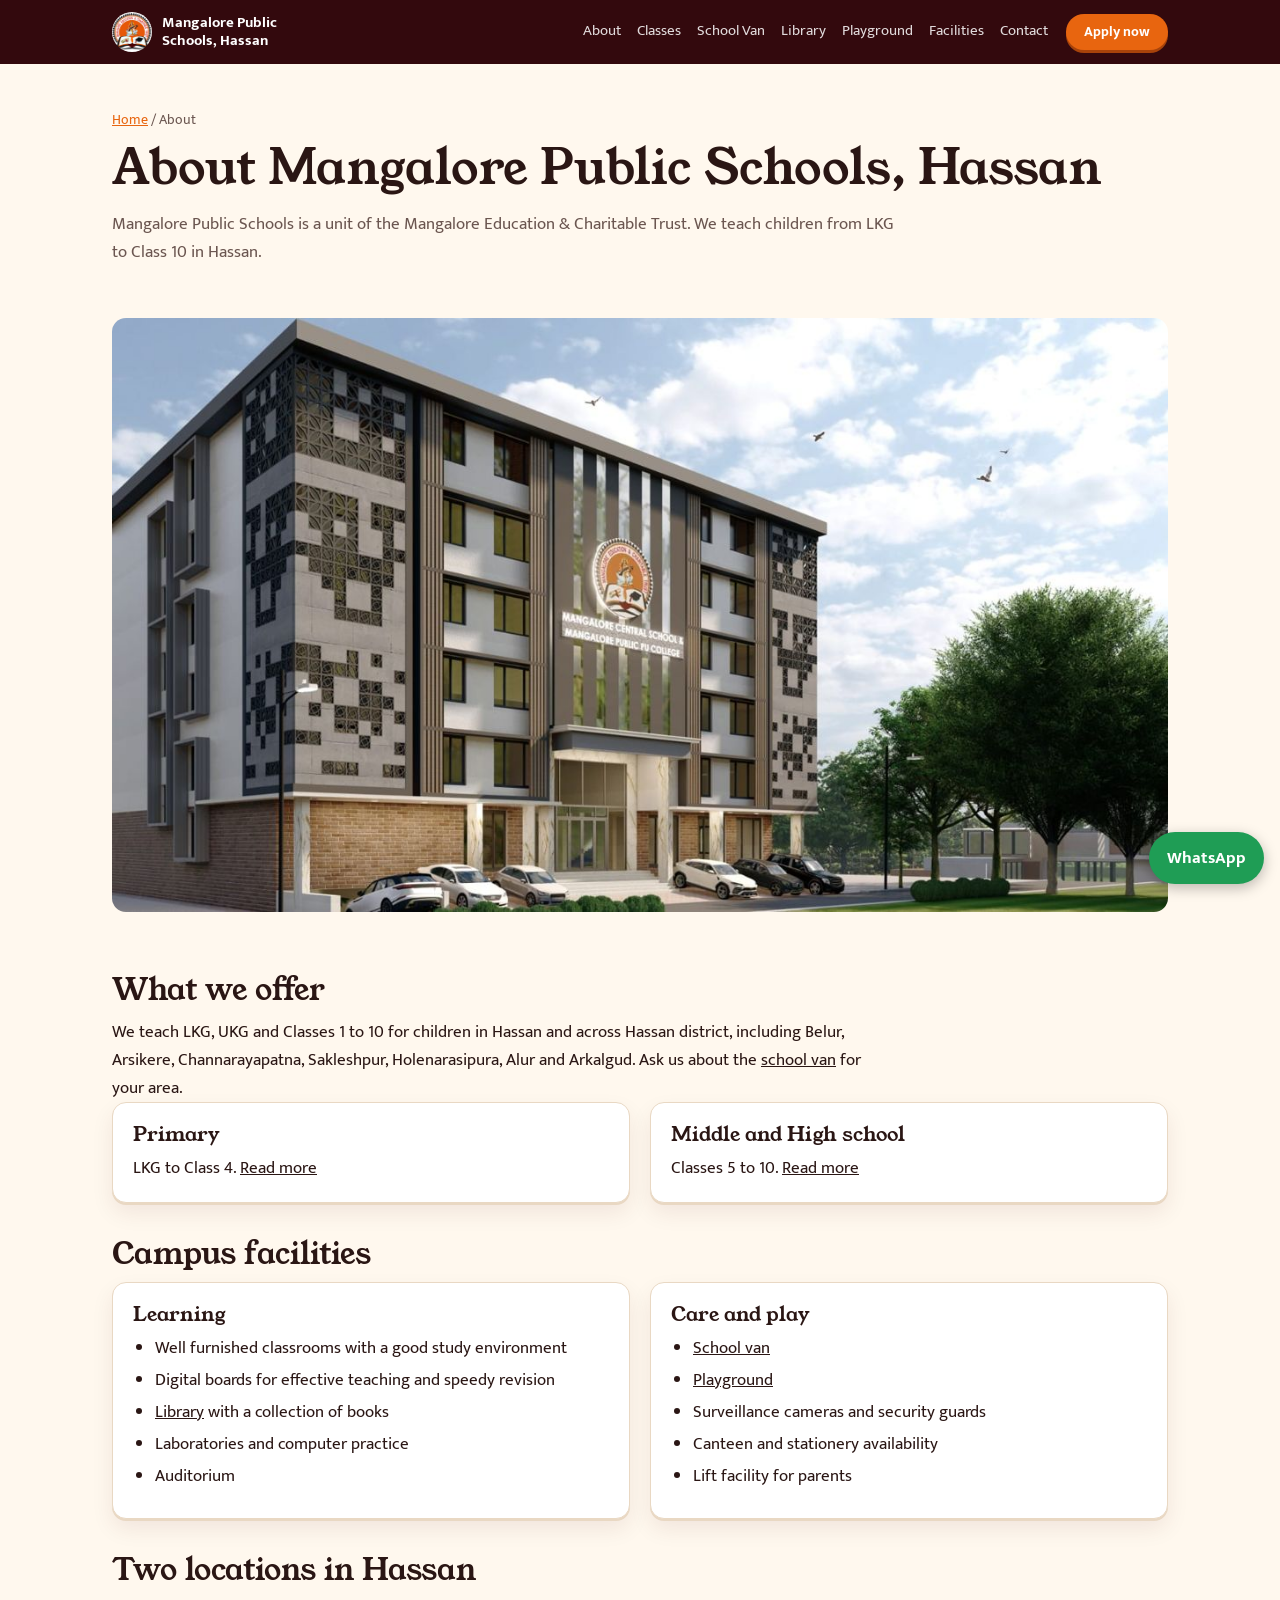
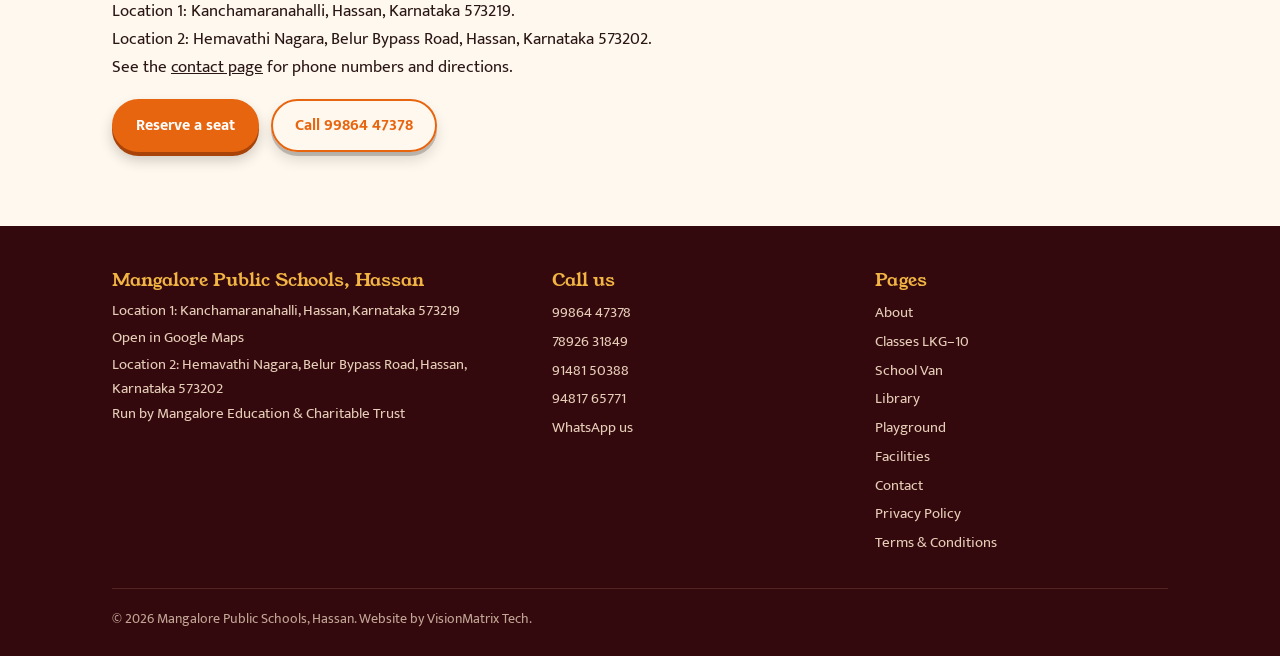
==== commit c0432aef: "Add files via upload" ====
--- a/about.html
+++ b/about.html
@@ -1,21 +1,29 @@
 <!doctype html><html lang="en"><head><meta charset="utf-8"><meta name="viewport" content="width=device-width,initial-scale=1,viewport-fit=cover">
-<title>About Us | Mangalore Public Pre University College, Hassan</title><meta name="description" content="About Mangalore Public Pre University College, Hassan: run by Mangalore Education & Charitable Trust, affiliated to the Karnataka Pre-University Education Board."><link rel="canonical" href="https://mangalorepublicpreuniversitycolleges.com/about.html">
-<meta property="og:title" content="About Us | Mangalore Public Pre University College, Hassan"><meta property="og:description" content="About Mangalore Public Pre University College, Hassan: run by Mangalore Education & Charitable Trust, affiliated to the Karnataka Pre-University Education Board."><meta property="og:type" content="website"><meta property="og:url" content="https://mangalorepublicpreuniversitycolleges.com/about.html"><meta property="og:image" content="https://mangalorepublicpreuniversitycolleges.com/img/campus-front.jpg"><meta property="og:locale" content="en_IN">
-<link rel="preconnect" href="https://fonts.googleapis.com"><link rel="stylesheet" href="https://fonts.googleapis.com/css2?family=Young+Serif&family=Mukta:wght@400;500;700&display=swap"><link rel="stylesheet" href="style.css"><link rel="canonical" href="https://mangalorepublicpreuniversitycolleges.com/"><link rel="stylesheet" href="style.css"><script type="application/ld+json">{"@context": "https://schema.org", "@type": "EducationalOrganization", "name": "Mangalore Public Pre University College", "alternateName": "Mangalore Public Pre University College, Hassan", "url": "https://mangalorepublicpreuniversitycolleges.com/", "logo": "https://mangalorepublicpreuniversitycolleges.com/img/logo.jpg", "image": "https://mangalorepublicpreuniversitycolleges.com/img/campus-front.jpg", "telephone": ["+917892631849", "+919148150388"], "parentOrganization": {"@type": "Organization", "name": "Mangalore Education & Charitable Trust"}, "address": [{"@type": "PostalAddress", "streetAddress": "Kanchamaranahalli", "addressLocality": "Hassan", "addressRegion": "Karnataka", "postalCode": "573219", "addressCountry": "IN"}, {"@type": "PostalAddress", "streetAddress": "Hemavathi Nagara, Belur Bypass Road", "addressLocality": "Hassan", "addressRegion": "Karnataka", "postalCode": "573202", "addressCountry": "IN"}]}</script></head><body><header><div class="w">
-<a class="brand" href="index.html"><img src="img/logo.jpg" alt="Mangalore Education and Charitable Trust emblem"><span>Mangalore Public Pre<br>University College</span></a>
-<nav aria-label="Main"><a href="about.html">About</a><a href="index.html#courses">Courses</a><a href="index.html#admissions">Admissions</a><a href="contact.html">Contact</a></nav>
+<title>About Us | Mangalore Public Schools, Hassan</title><meta name="description" content="About Mangalore Public Schools, Hassan: a trust-run school teaching LKG to Class 10, run by Mangalore Education & Charitable Trust."><link rel="canonical" href="https://mangalorepublicschools.com/about.html">
+<meta property="og:title" content="About Us | Mangalore Public Schools, Hassan"><meta property="og:description" content="About Mangalore Public Schools, Hassan: a trust-run school teaching LKG to Class 10, run by Mangalore Education & Charitable Trust."><meta property="og:type" content="website"><meta property="og:url" content="https://mangalorepublicschools.com/about.html"><meta property="og:image" content="https://mangalorepublicschools.com/img/campus-front.jpg"><meta property="og:locale" content="en_IN">
+<link rel="preconnect" href="https://fonts.googleapis.com"><link rel="stylesheet" href="https://fonts.googleapis.com/css2?family=Young+Serif&family=Mukta:wght@400;500;700&display=swap"><link rel="stylesheet" href="style.css">
+<script type="application/ld+json">{"@context":"https://schema.org","@type":"School","name":"Mangalore Public Schools","alternateName":"Mangalore Public Schools, Hassan","url":"https://mangalorepublicschools.com/","logo":"https://mangalorepublicschools.com/img/logo.jpg","image":"https://mangalorepublicschools.com/img/campus-front.jpg","description":"School in Hassan, Karnataka teaching LKG to Class 10, run by Mangalore Education & Charitable Trust.","telephone":["+919986447378","+917892631849","+919148150388","+919481765771"],"parentOrganization":{"@type":"Organization","name":"Mangalore Education & Charitable Trust"},"areaServed":{"@type":"AdministrativeArea","name":"Hassan district, Karnataka"},"address":[{"@type":"PostalAddress","streetAddress":"Kanchamaranahalli","addressLocality":"Hassan","addressRegion":"Karnataka","postalCode":"573219","addressCountry":"IN"},{"@type":"PostalAddress","streetAddress":"Hemavathi Nagara, Belur Bypass Road","addressLocality":"Hassan","addressRegion":"Karnataka","postalCode":"573202","addressCountry":"IN"}]}</script></head><body>
+<header><div class="w">
+<a class="brand" href="index.html"><img src="img/logo.jpg" alt="Mangalore Education and Charitable Trust emblem"><span>Mangalore Public<br>Schools, Hassan</span></a>
+<nav aria-label="Main"><a href="about.html">About</a><a href="classes.html">Classes</a><a href="school-van.html">School Van</a><a href="library.html">Library</a><a href="playground.html">Playground</a><a href="facilities.html">Facilities</a><a href="contact.html">Contact</a></nav>
 <a class="btn" href="index.html#apply">Apply now</a>
-<details class="mm"><summary>Menu</summary><nav aria-label="Mobile"><a href="about.html">About</a><a href="index.html#courses">Courses</a><a href="index.html#admissions">Admissions</a><a href="contact.html">Contact</a></nav></details>
-</div></header><main id="top" class="page"><div class="w"><p class="crumb"><a href="index.html">Home</a> / About</p><h1>About Mangalore Public Pre University College, Hassan</h1>
-<p class="lead">Mangalore Public Pre University College is a unit of the Mangalore Education &amp; Charitable Trust and is affiliated to the Karnataka Pre-University Education Board. Our motto is "College of Excellence".</p>
-<img class="himg" src="img/campus-left.jpg" alt="Mangalore Central School and Mangalore Public PU College building, Hassan (architectural render)">
-<h2>What we offer</h2><p>We offer Science (PCMB and PCMC) and Commerce (CEBA) for students in Hassan and across Hassan district, including Belur, Arsikere, Channarayapatna, Sakleshpur, Holenarasipura, Alur and Arkalgud. Students from other taluks can use our hostel.</p>
-<div class="grid2"><div class="card"><h3>Science</h3><p><a href="science-pcmb.html">PCMB</a> and <a href="science-pcmc.html">PCMC</a> for medicine, engineering and technology.</p></div><div class="card"><h3>Commerce</h3><p><a href="commerce-ceba.html">CEBA</a> for CA, CS, CMA, B.Com and BBA.</p></div></div>
-<h2>Campus and hostel facilities</h2><div class="grid2"><div class="card"><h3>College</h3><ul><li>Well furnished classrooms with a good study environment</li><li>Well equipped laboratories</li><li>Digital boards for effective teaching and speedy revision</li><li>Library with a large collection of books</li><li>Well equipped auditorium</li><li>Lift facility for parents of students</li><li>Canteen and stationery availability</li></ul></div><div class="card"><h3>Hostel</h3><ul><li>Well furnished, comfortable rooms and experienced wardens</li><li>Surveillance cameras and 24x7 security guards</li><li>Vegetarian food with a clean, hygienic dining area</li><li>Weekly once phone facility for students</li><li>Sunday entertainment and cultural events, festival celebrations</li><li>One day trip to a historic place of Karnataka</li></ul></div></div><h2>Two locations in Hassan</h2><p>Location 1: Kanchamaranahalli, Hassan, Karnataka 573219.</p><p>Location 2: Hemavathi Nagara, Belur Bypass Road, Hassan, Karnataka 573202.</p><p>See the <a href="contact.html">contact page</a> for phone numbers and directions.</p><div class="row"><a class="btn" href="index.html#apply">Reserve a seat</a><a class="btn ghost" href="contact.html">Call or visit</a></div></div></main><footer id="contact"><div class="w">
-<div><h3>Mangalore Public Pre University College</h3><p>Location 1: Kanchamaranahalli, Hassan, Karnataka 573219</p><a href="https://maps.app.goo.gl/hFv1t4hXFunrWu17A?g_st=ac" rel="noopener">Open in Google Maps</a><p>Location 2: Hemavathi Nagara, Belur Bypass Road, Hassan, Karnataka 573202</p><p>Run by Mangalore Education &amp; Charitable Trust</p></div>
-<div><h3>Call us</h3><a href="tel:+917892631849">78926 31849 <span class="tag">Primary</span></a><a href="tel:+919148150388">91481 50388 <span class="tag">Alternate</span></a><a href="https://wa.me/917892631849">WhatsApp us<span class="tag">Primary</span></a><a href="https://wa.me/919148150388">WhatsApp us<span class="tag">Alternate</span></a></div>
-<div><h3>Pages</h3><a href="about.html">About</a><a href="science-pcmb.html">Science PCMB</a><a href="science-pcmc.html">Science PCMC</a><a href="commerce-ceba.html">Commerce CEBA</a><a href="contact.html">Contact</a><a href="privacy-policy.html">Privacy Policy</a><a href="terms-and-conditions.html">Terms &amp; Conditions</a></div>
-<p class="copy">© 2026 Mangalore Public Pre University College, Hassan. Website by VisionMatrix Tech.</p>
+<details class="mm"><summary>Menu</summary><nav aria-label="Mobile"><a href="about.html">About</a><a href="classes.html">Classes</a><a href="school-van.html">School Van</a><a href="library.html">Library</a><a href="playground.html">Playground</a><a href="facilities.html">Facilities</a><a href="contact.html">Contact</a></nav></details>
+</div></header>
+<main id="top" class="page"><div class="w"><p class="crumb"><a href="index.html">Home</a> / About</p><h1>About Mangalore Public Schools, Hassan</h1>
+<p class="lead">Mangalore Public Schools is a unit of the Mangalore Education &amp; Charitable Trust. We teach children from LKG to Class 10 in Hassan.</p>
+<img class="himg" src="img/campus-left.jpg" alt="Mangalore Public Schools building, Hassan (architectural render)">
+<h2>What we offer</h2><p>We teach LKG, UKG and Classes 1 to 10 for children in Hassan and across Hassan district, including Belur, Arsikere, Channarayapatna, Sakleshpur, Holenarasipura, Alur and Arkalgud. Ask us about the <a href="school-van.html">school van</a> for your area.</p>
+<div class="grid2"><div class="card"><h3>Primary</h3><p>LKG to Class 4. <a href="classes.html#primary">Read more</a></p></div><div class="card"><h3>Middle and High school</h3><p>Classes 5 to 10. <a href="classes.html#middle">Read more</a></p></div></div>
+<h2>Campus facilities</h2><div class="grid2"><div class="card"><h3>Learning</h3><ul><li>Well furnished classrooms with a good study environment</li><li>Digital boards for effective teaching and speedy revision</li><li><a href="library.html">Library</a> with a collection of books</li><li>Laboratories and computer practice</li><li>Auditorium</li></ul></div><div class="card"><h3>Care and play</h3><ul><li><a href="school-van.html">School van</a></li><li><a href="playground.html">Playground</a></li><li>Surveillance cameras and security guards</li><li>Canteen and stationery availability</li><li>Lift facility for parents</li></ul></div></div>
+<h2>Two locations in Hassan</h2><p>Location 1: Kanchamaranahalli, Hassan, Karnataka 573219.</p><p>Location 2: Hemavathi Nagara, Belur Bypass Road, Hassan, Karnataka 573202.</p><p>See the <a href="contact.html">contact page</a> for phone numbers and directions.</p><div class="row"><a class="btn" href="index.html#apply">Reserve a seat</a><a class="btn ghost" href="tel:+919986447378">Call 99864 47378</a></div>
+</div></main>
+<footer id="contact"><div class="w">
+<div><h3>Mangalore Public Schools, Hassan</h3><p>Location 1: Kanchamaranahalli, Hassan, Karnataka 573219</p><a href="https://maps.app.goo.gl/hFv1t4hXFunrWu17A?g_st=ac" rel="noopener">Open in Google Maps</a><p>Location 2: Hemavathi Nagara, Belur Bypass Road, Hassan, Karnataka 573202</p><p>Run by Mangalore Education &amp; Charitable Trust</p></div>
+<div><h3>Call us</h3><a href="tel:+919986447378">99864 47378</a><a href="tel:+917892631849">78926 31849</a><a href="tel:+919148150388">91481 50388</a><a href="tel:+919481765771">94817 65771</a><a href="https://wa.me/919986447378">WhatsApp us</a></div>
+<div><h3>Pages</h3><a href="about.html">About</a><a href="classes.html">Classes LKG–10</a><a href="school-van.html">School Van</a><a href="library.html">Library</a><a href="playground.html">Playground</a><a href="facilities.html">Facilities</a><a href="contact.html">Contact</a><a href="privacy-policy.html">Privacy Policy</a><a href="terms-and-conditions.html">Terms &amp; Conditions</a></div>
+<p class="copy">© 2026 Mangalore Public Schools, Hassan. Website by VisionMatrix Tech.</p>
 </div></footer>
-<div class="bar"><a href="tel:+917892631849">Call<span class="tag">Primary</span></a><a href="tel:+919148150388">Call<span class="tag">Alternate</span></a><a class="wa" href="https://wa.me/917892631849?text=Hello%2C%20I%20want%20to%20know%20about%20admissions">WhatsApp<span class="tag">Primary</span></a><a class="wa" href="https://wa.me/919148150388?text=Hello%2C%20I%20want%20to%20know%20about%20admissions">WhatsApp<span class="tag">Alternate</span></a></div>
-<a class="fab" href="https://wa.me/917892631849?text=Hello%2C%20I%20want%20to%20know%20about%20admissions" aria-label="Chat on WhatsApp">WhatsApp<span class="tag">Primary</span></a><a class="fab fab2" href="https://wa.me/919148150388?text=Hello%2C%20I%20want%20to%20know%20about%20admissions" aria-label="Chat on WhatsApp">WhatsApp<span class="tag">Alternate</span></a></body></html>+<div class="bar"><a href="tel:+919986447378">Call</a><a class="wa" href="https://wa.me/919986447378?text=Hello%2C%20I%20want%20to%20know%20about%20school%20admissions">WhatsApp</a><a class="ap" href="index.html#apply">Apply</a></div>
+<a class="fab" href="https://wa.me/919986447378?text=Hello%2C%20I%20want%20to%20know%20about%20school%20admissions" aria-label="Chat on WhatsApp">WhatsApp</a>
+<div class="bar"><a href="tel:+919986447378">Call</a><a class="wa" href="https://wa.me/919986447378?text=Hello%2C%20I%20want%20to%20know%20about%20school%20admissions">WhatsApp</a><a class="ap" href="index.html#apply">Apply</a></div>
+</body></html>
--- a/style.css
+++ b/style.css
@@ -110,8 +110,10 @@
 .gal2 img:first-child{grid-row:1/3;min-height:320px}.gal2 img:not(:first-child){aspect-ratio:4/3}.cap{font-size:14px;color:var(--mute);margin-top:8px}
 @media(hover:hover){.arch:hover{transform:perspective(900px) rotateY(0)}.st:hover,.card:hover{transform:perspective(800px) translateY(-6px) rotateX(2deg);box-shadow:0 18px 32px #4a0f1426}.gal2 img:hover{transform:perspective(800px) rotateY(-4deg) scale(1.02)}}
 .bar{display:none}
-@media(max-width:820px){.bar{display:grid;grid-template-columns:repeat(4,1fr);gap:8px;position:fixed;left:0;right:0;bottom:0;z-index:40;background:var(--deep);padding:8px 10px calc(8px + env(safe-area-inset-bottom,0px));box-shadow:0 -6px 16px #0005}.bar a{text-align:center;text-decoration:none;color:#fff;font-weight:700;font-size:13px;line-height:1.2;padding:8px 2px;border-radius:14px;background:#ffffff1f}.bar .tag{display:block;margin:2px 0 0}.bar a.wa{background:#1f9d55}.bar a.ap{background:var(--saffron)}.fab{display:none}body{padding-bottom:72px}.arch{aspect-ratio:4/4.2}.gal2{grid-template-columns:1fr 1fr}.gal2 img:first-child{grid-column:1/3;grid-row:auto;min-height:0;aspect-ratio:16/10}}
+@media(max-width:820px){.bar{display:grid;grid-template-columns:repeat(3,1fr);gap:8px;position:fixed;left:0;right:0;bottom:0;z-index:40;background:var(--deep);padding:8px 10px calc(8px + env(safe-area-inset-bottom,0px));box-shadow:0 -6px 16px #0005}.bar a{text-align:center;text-decoration:none;color:#fff;font-weight:700;font-size:15px;padding:10px 4px;border-radius:999px;background:#ffffff1f}.bar a.wa{background:#1f9d55}.bar a.ap{background:var(--saffron)}.fab{display:none}body{padding-bottom:72px}.arch{aspect-ratio:4/4.2}.gal2{grid-template-columns:1fr 1fr}.gal2 img:first-child{grid-column:1/3;grid-row:auto;min-height:0;aspect-ratio:16/10}}
 @media(prefers-reduced-motion:reduce){.btn,.arch,.st,.card,.gal2 img{transition:none;transform:none!important}}
 .cta .btn{padding:9px 16px;font-size:15px}.cta{gap:10px}
 
-.tag{font-size:.72em;font-weight:600;opacity:.85;margin-left:6px;letter-spacing:.2px}.btn.alt{background:var(--deep);box-shadow:0 4px 0 #0003,0 8px 14px #0002}.fab2{bottom:calc(68px + env(safe-area-inset-bottom,0px))}
+/*school*/
+nav{gap:16px;font-size:14.5px}
+.seo p{max-width:46em;margin-bottom:12px;color:var(--mute)}
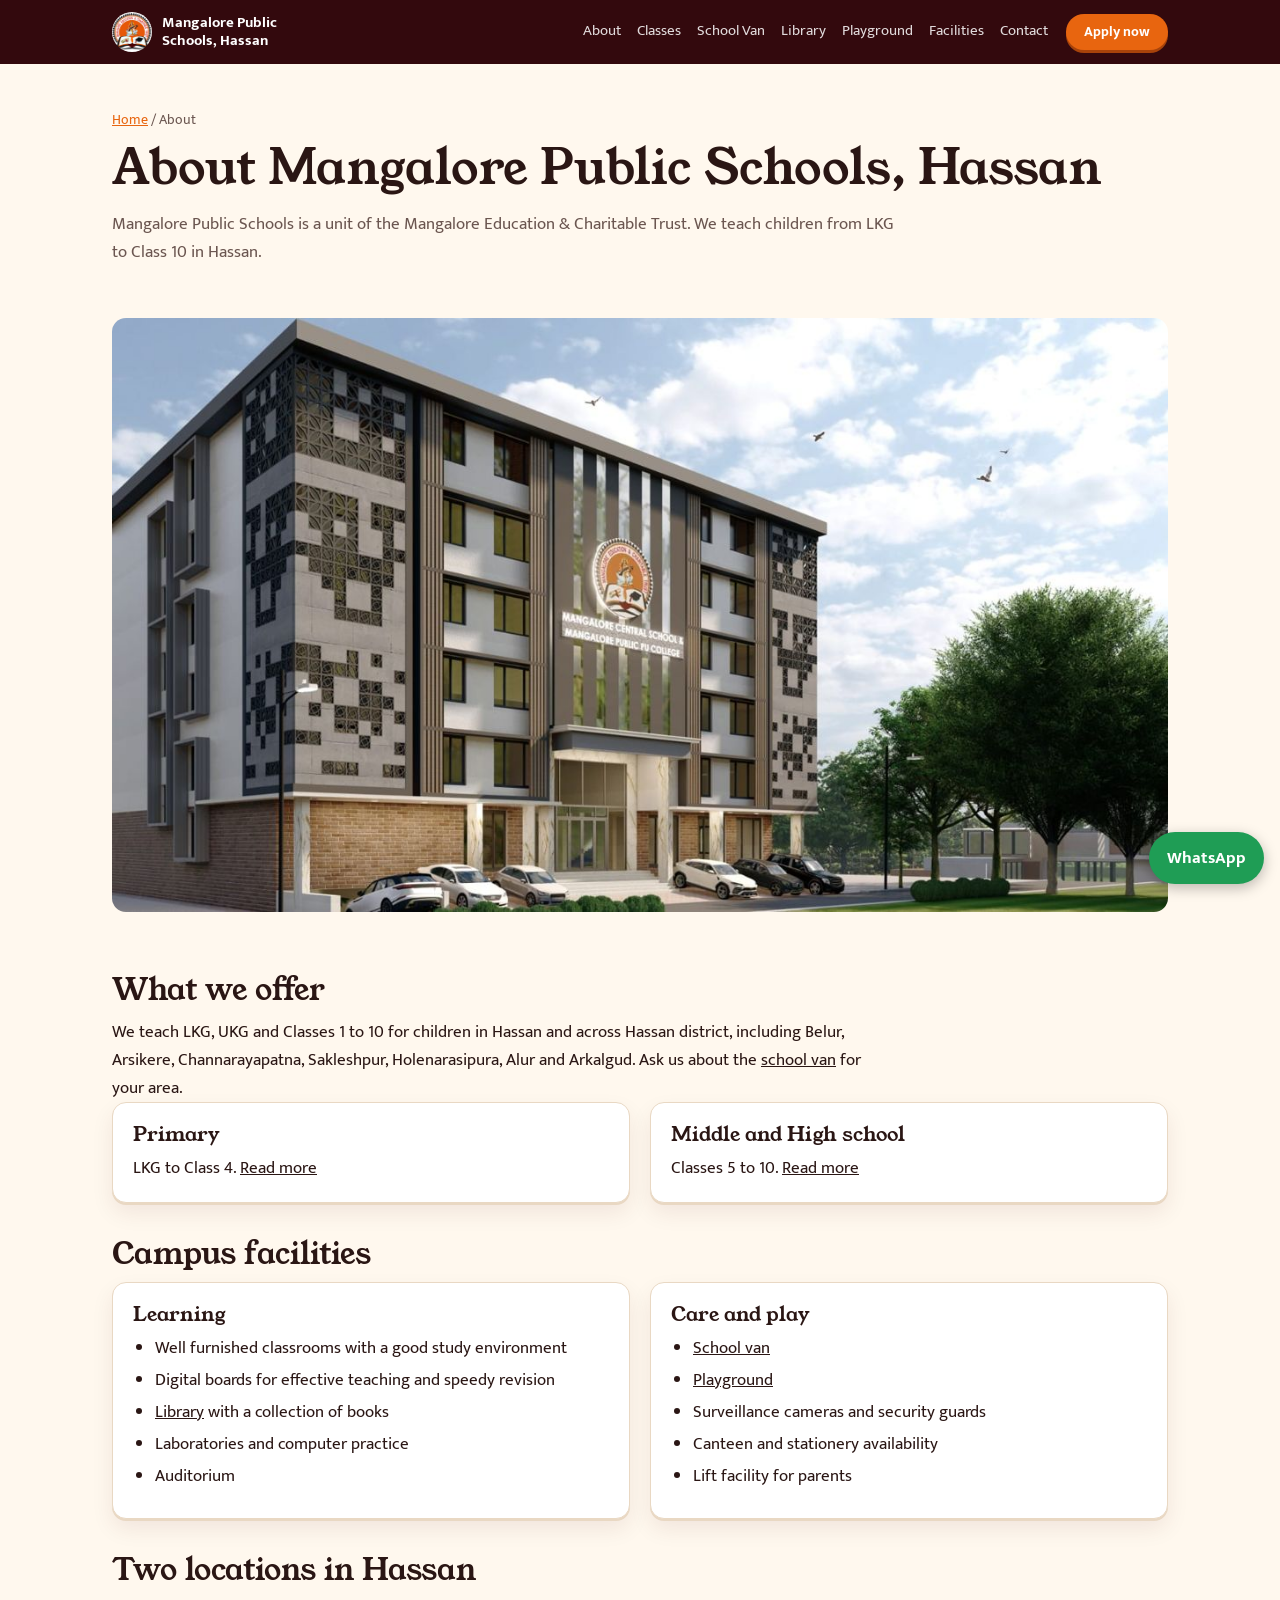
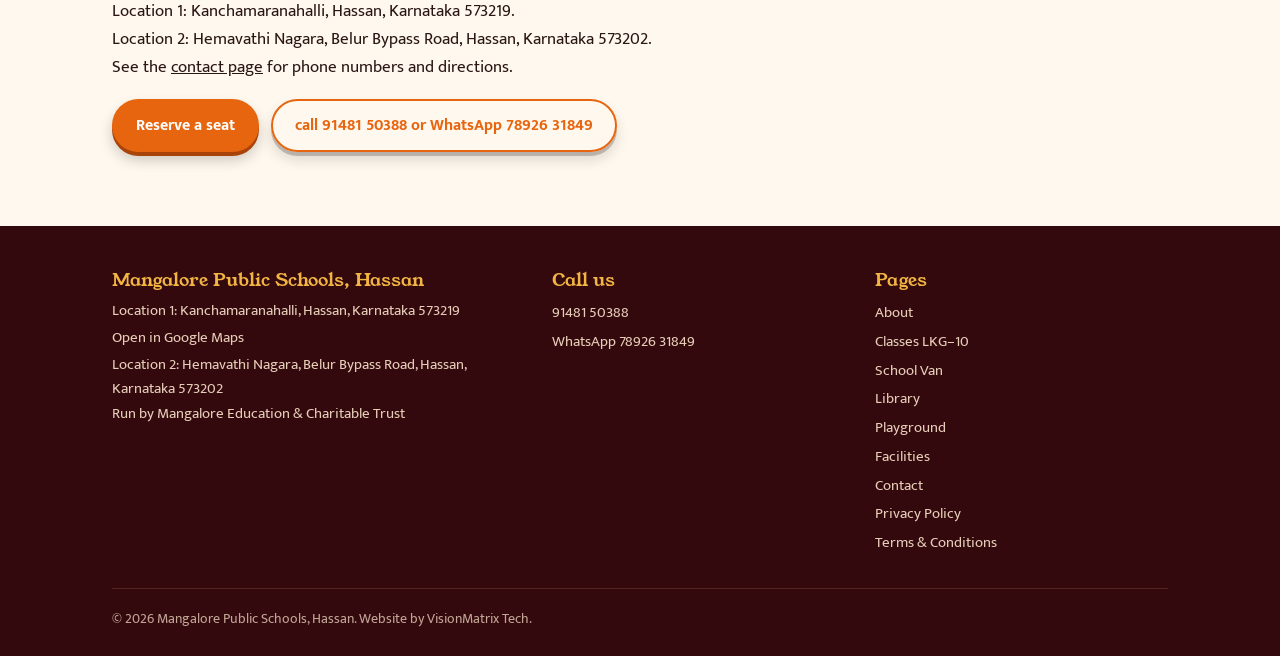
==== commit 450837e8: "Add files via upload" ====
--- a/about.html
+++ b/about.html
@@ -2,7 +2,7 @@
 <title>About Us | Mangalore Public Schools, Hassan</title><meta name="description" content="About Mangalore Public Schools, Hassan: a trust-run school teaching LKG to Class 10, run by Mangalore Education & Charitable Trust."><link rel="canonical" href="https://mangalorepublicschools.com/about.html">
 <meta property="og:title" content="About Us | Mangalore Public Schools, Hassan"><meta property="og:description" content="About Mangalore Public Schools, Hassan: a trust-run school teaching LKG to Class 10, run by Mangalore Education & Charitable Trust."><meta property="og:type" content="website"><meta property="og:url" content="https://mangalorepublicschools.com/about.html"><meta property="og:image" content="https://mangalorepublicschools.com/img/campus-front.jpg"><meta property="og:locale" content="en_IN">
 <link rel="preconnect" href="https://fonts.googleapis.com"><link rel="stylesheet" href="https://fonts.googleapis.com/css2?family=Young+Serif&family=Mukta:wght@400;500;700&display=swap"><link rel="stylesheet" href="style.css">
-<script type="application/ld+json">{"@context":"https://schema.org","@type":"School","name":"Mangalore Public Schools","alternateName":"Mangalore Public Schools, Hassan","url":"https://mangalorepublicschools.com/","logo":"https://mangalorepublicschools.com/img/logo.jpg","image":"https://mangalorepublicschools.com/img/campus-front.jpg","description":"School in Hassan, Karnataka teaching LKG to Class 10, run by Mangalore Education & Charitable Trust.","telephone":["+919986447378","+917892631849","+919148150388","+919481765771"],"parentOrganization":{"@type":"Organization","name":"Mangalore Education & Charitable Trust"},"areaServed":{"@type":"AdministrativeArea","name":"Hassan district, Karnataka"},"address":[{"@type":"PostalAddress","streetAddress":"Kanchamaranahalli","addressLocality":"Hassan","addressRegion":"Karnataka","postalCode":"573219","addressCountry":"IN"},{"@type":"PostalAddress","streetAddress":"Hemavathi Nagara, Belur Bypass Road","addressLocality":"Hassan","addressRegion":"Karnataka","postalCode":"573202","addressCountry":"IN"}]}</script></head><body>
+<script type="application/ld+json">{"@context":"https://schema.org","@type":"School","name":"Mangalore Public Schools","alternateName":"Mangalore Public Schools, Hassan","url":"https://mangalorepublicschools.com/","logo":"https://mangalorepublicschools.com/img/logo.jpg","image":"https://mangalorepublicschools.com/img/campus-front.jpg","description":"School in Hassan, Karnataka teaching LKG to Class 10, run by Mangalore Education & Charitable Trust.","telephone":["+917892631849","+919148150388"],"parentOrganization":{"@type":"Organization","name":"Mangalore Education & Charitable Trust"},"areaServed":{"@type":"AdministrativeArea","name":"Hassan district, Karnataka"},"address":[{"@type":"PostalAddress","streetAddress":"Kanchamaranahalli","addressLocality":"Hassan","addressRegion":"Karnataka","postalCode":"573219","addressCountry":"IN"},{"@type":"PostalAddress","streetAddress":"Hemavathi Nagara, Belur Bypass Road","addressLocality":"Hassan","addressRegion":"Karnataka","postalCode":"573202","addressCountry":"IN"}]}</script></head><body>
 <header><div class="w">
 <a class="brand" href="index.html"><img src="img/logo.jpg" alt="Mangalore Education and Charitable Trust emblem"><span>Mangalore Public<br>Schools, Hassan</span></a>
 <nav aria-label="Main"><a href="about.html">About</a><a href="classes.html">Classes</a><a href="school-van.html">School Van</a><a href="library.html">Library</a><a href="playground.html">Playground</a><a href="facilities.html">Facilities</a><a href="contact.html">Contact</a></nav>
@@ -15,15 +15,15 @@
 <h2>What we offer</h2><p>We teach LKG, UKG and Classes 1 to 10 for children in Hassan and across Hassan district, including Belur, Arsikere, Channarayapatna, Sakleshpur, Holenarasipura, Alur and Arkalgud. Ask us about the <a href="school-van.html">school van</a> for your area.</p>
 <div class="grid2"><div class="card"><h3>Primary</h3><p>LKG to Class 4. <a href="classes.html#primary">Read more</a></p></div><div class="card"><h3>Middle and High school</h3><p>Classes 5 to 10. <a href="classes.html#middle">Read more</a></p></div></div>
 <h2>Campus facilities</h2><div class="grid2"><div class="card"><h3>Learning</h3><ul><li>Well furnished classrooms with a good study environment</li><li>Digital boards for effective teaching and speedy revision</li><li><a href="library.html">Library</a> with a collection of books</li><li>Laboratories and computer practice</li><li>Auditorium</li></ul></div><div class="card"><h3>Care and play</h3><ul><li><a href="school-van.html">School van</a></li><li><a href="playground.html">Playground</a></li><li>Surveillance cameras and security guards</li><li>Canteen and stationery availability</li><li>Lift facility for parents</li></ul></div></div>
-<h2>Two locations in Hassan</h2><p>Location 1: Kanchamaranahalli, Hassan, Karnataka 573219.</p><p>Location 2: Hemavathi Nagara, Belur Bypass Road, Hassan, Karnataka 573202.</p><p>See the <a href="contact.html">contact page</a> for phone numbers and directions.</p><div class="row"><a class="btn" href="index.html#apply">Reserve a seat</a><a class="btn ghost" href="tel:+919986447378">Call 99864 47378</a></div>
+<h2>Two locations in Hassan</h2><p>Location 1: Kanchamaranahalli, Hassan, Karnataka 573219.</p><p>Location 2: Hemavathi Nagara, Belur Bypass Road, Hassan, Karnataka 573202.</p><p>See the <a href="contact.html">contact page</a> for phone numbers and directions.</p><div class="row"><a class="btn" href="index.html#apply">Reserve a seat</a><a class="btn ghost" href="tel:+919148150388">call 91481 50388 or WhatsApp 78926 31849</a></div>
 </div></main>
 <footer id="contact"><div class="w">
 <div><h3>Mangalore Public Schools, Hassan</h3><p>Location 1: Kanchamaranahalli, Hassan, Karnataka 573219</p><a href="https://maps.app.goo.gl/hFv1t4hXFunrWu17A?g_st=ac" rel="noopener">Open in Google Maps</a><p>Location 2: Hemavathi Nagara, Belur Bypass Road, Hassan, Karnataka 573202</p><p>Run by Mangalore Education &amp; Charitable Trust</p></div>
-<div><h3>Call us</h3><a href="tel:+919986447378">99864 47378</a><a href="tel:+917892631849">78926 31849</a><a href="tel:+919148150388">91481 50388</a><a href="tel:+919481765771">94817 65771</a><a href="https://wa.me/919986447378">WhatsApp us</a></div>
+<div><h3>Call us</h3><a href="tel:+919148150388">91481 50388</a><a href="https://wa.me/917892631849">WhatsApp 78926 31849</a></div>
 <div><h3>Pages</h3><a href="about.html">About</a><a href="classes.html">Classes LKG–10</a><a href="school-van.html">School Van</a><a href="library.html">Library</a><a href="playground.html">Playground</a><a href="facilities.html">Facilities</a><a href="contact.html">Contact</a><a href="privacy-policy.html">Privacy Policy</a><a href="terms-and-conditions.html">Terms &amp; Conditions</a></div>
 <p class="copy">© 2026 Mangalore Public Schools, Hassan. Website by VisionMatrix Tech.</p>
 </div></footer>
-<div class="bar"><a href="tel:+919986447378">Call</a><a class="wa" href="https://wa.me/919986447378?text=Hello%2C%20I%20want%20to%20know%20about%20school%20admissions">WhatsApp</a><a class="ap" href="index.html#apply">Apply</a></div>
-<a class="fab" href="https://wa.me/919986447378?text=Hello%2C%20I%20want%20to%20know%20about%20school%20admissions" aria-label="Chat on WhatsApp">WhatsApp</a>
-<div class="bar"><a href="tel:+919986447378">Call</a><a class="wa" href="https://wa.me/919986447378?text=Hello%2C%20I%20want%20to%20know%20about%20school%20admissions">WhatsApp</a><a class="ap" href="index.html#apply">Apply</a></div>
+<div class="bar"><a href="tel:+919148150388">Call</a><a class="wa" href="https://wa.me/917892631849?text=Hello%2C%20I%20want%20to%20know%20about%20school%20admissions">WhatsApp</a><a class="ap" href="index.html#apply">Apply</a></div>
+<a class="fab" href="https://wa.me/917892631849?text=Hello%2C%20I%20want%20to%20know%20about%20school%20admissions" aria-label="Chat on WhatsApp">WhatsApp</a>
+<div class="bar"><a href="tel:+919148150388">Call</a><a class="wa" href="https://wa.me/917892631849?text=Hello%2C%20I%20want%20to%20know%20about%20school%20admissions">WhatsApp</a><a class="ap" href="index.html#apply">Apply</a></div>
 </body></html>
